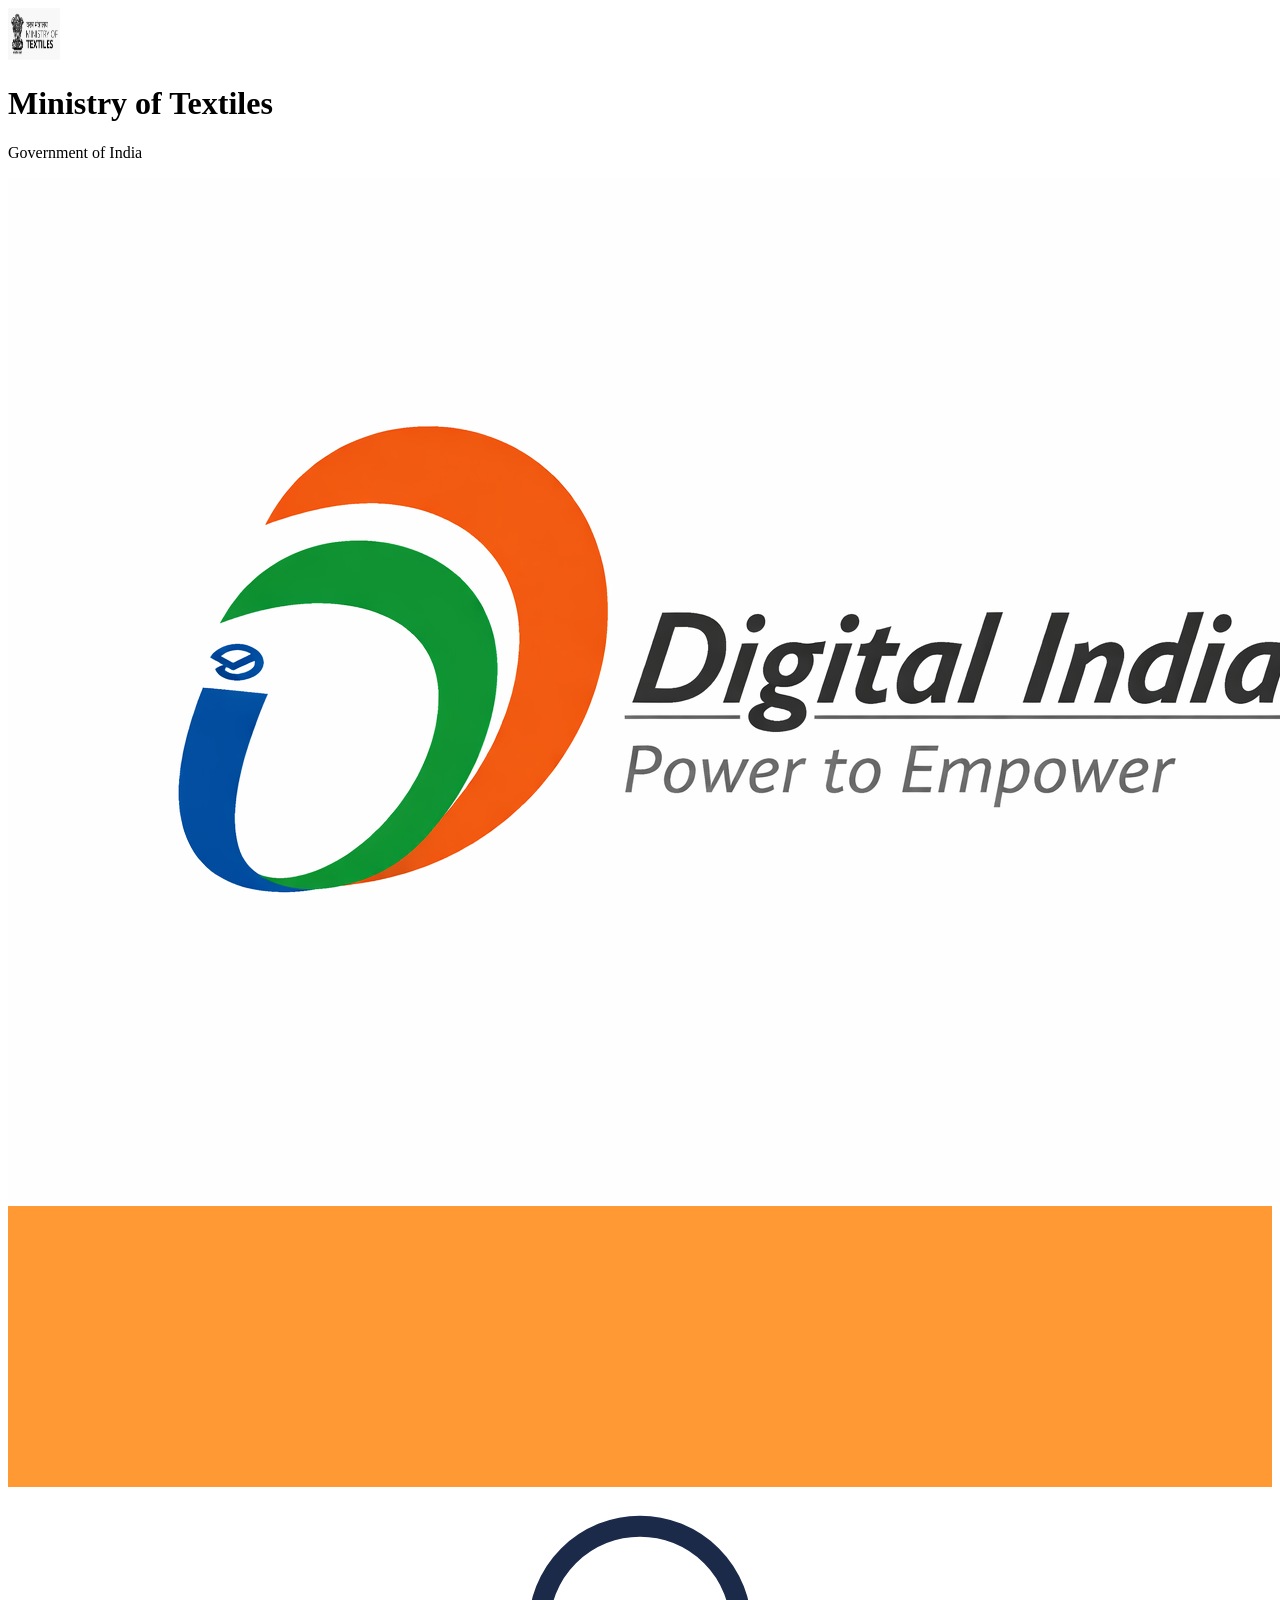
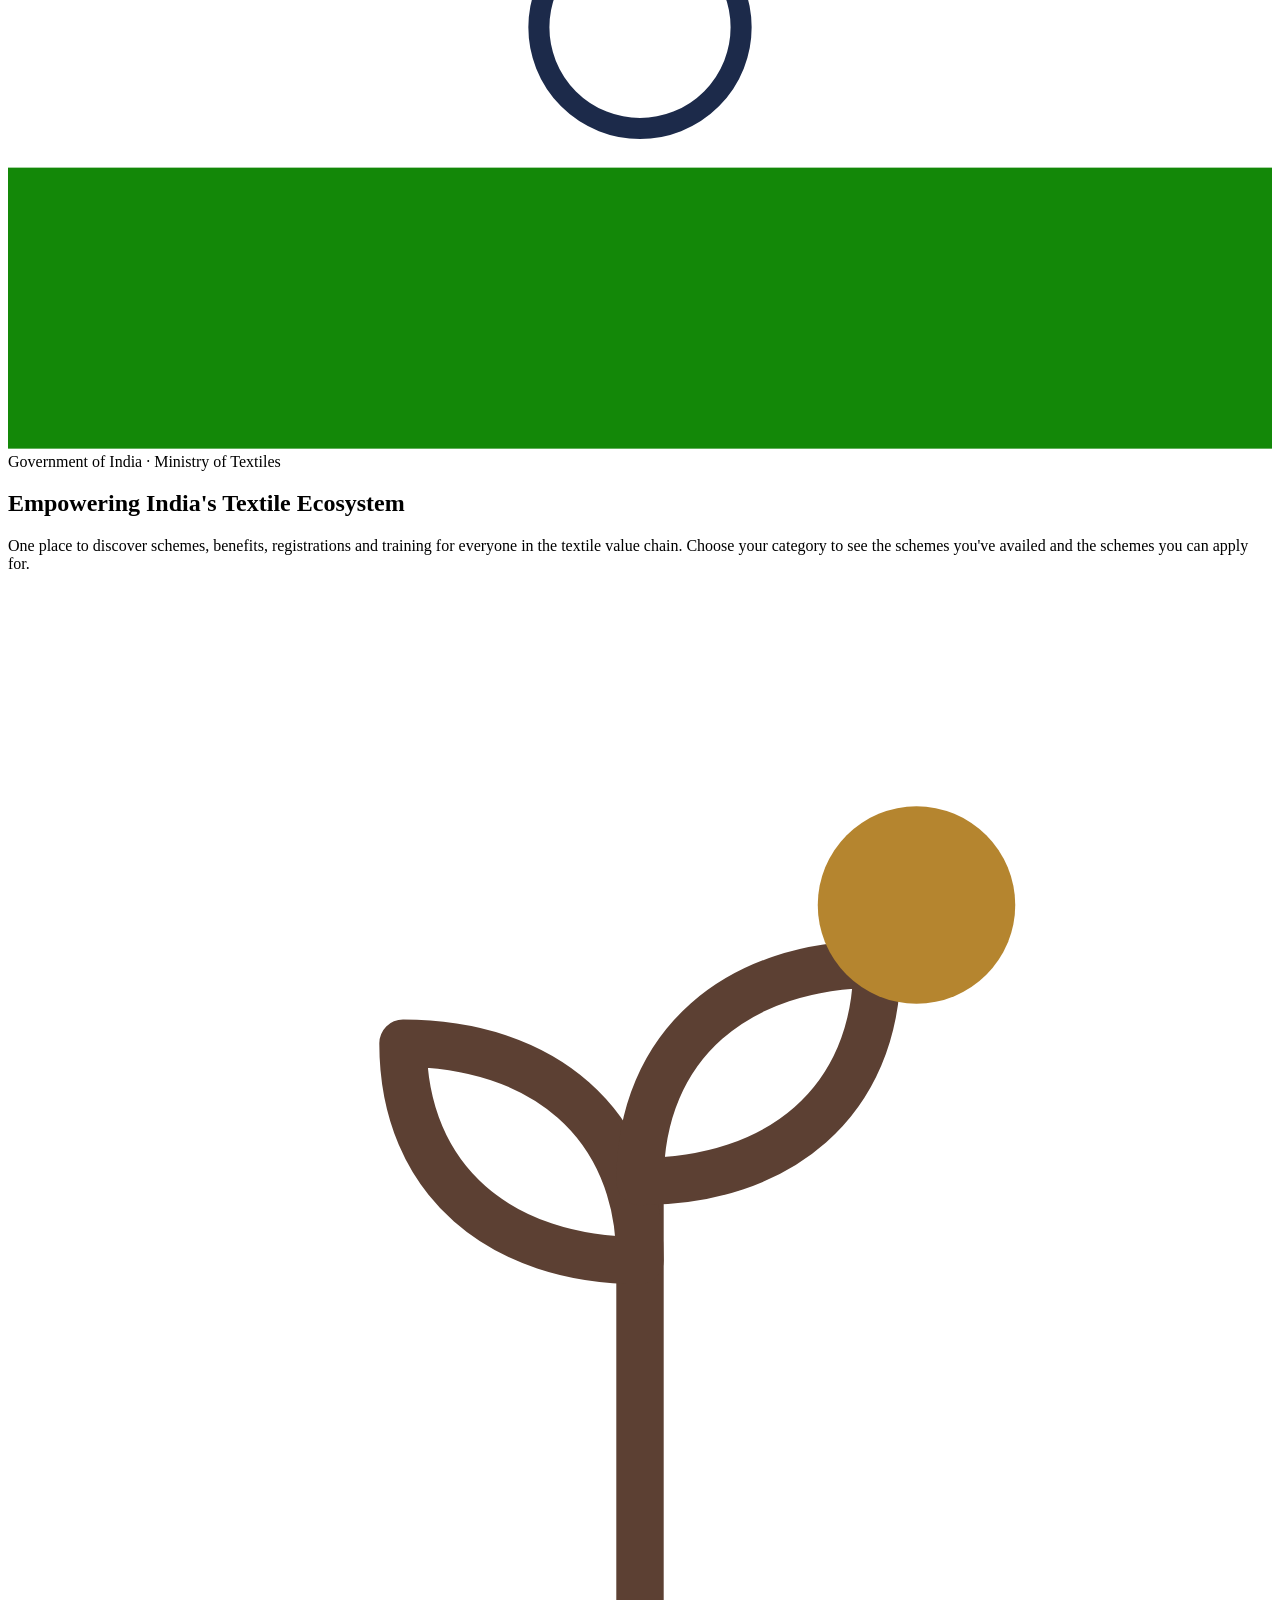
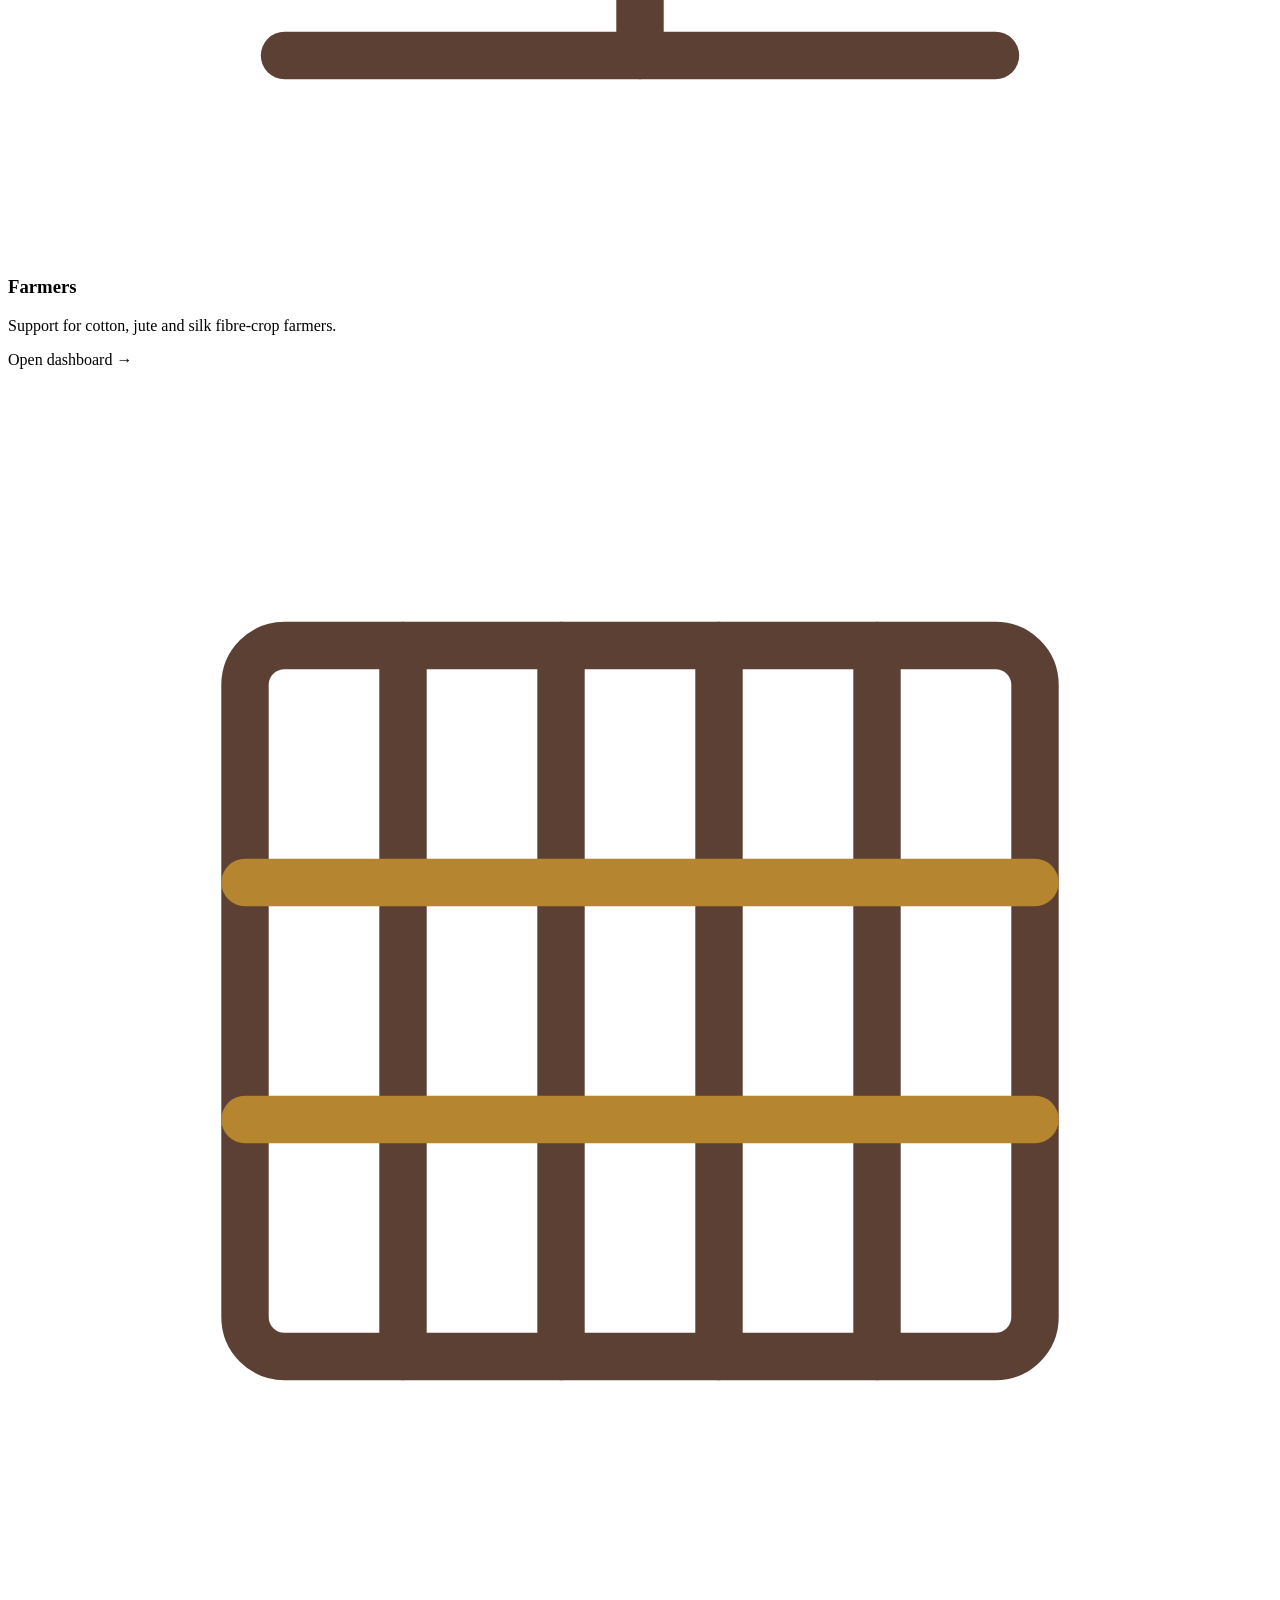
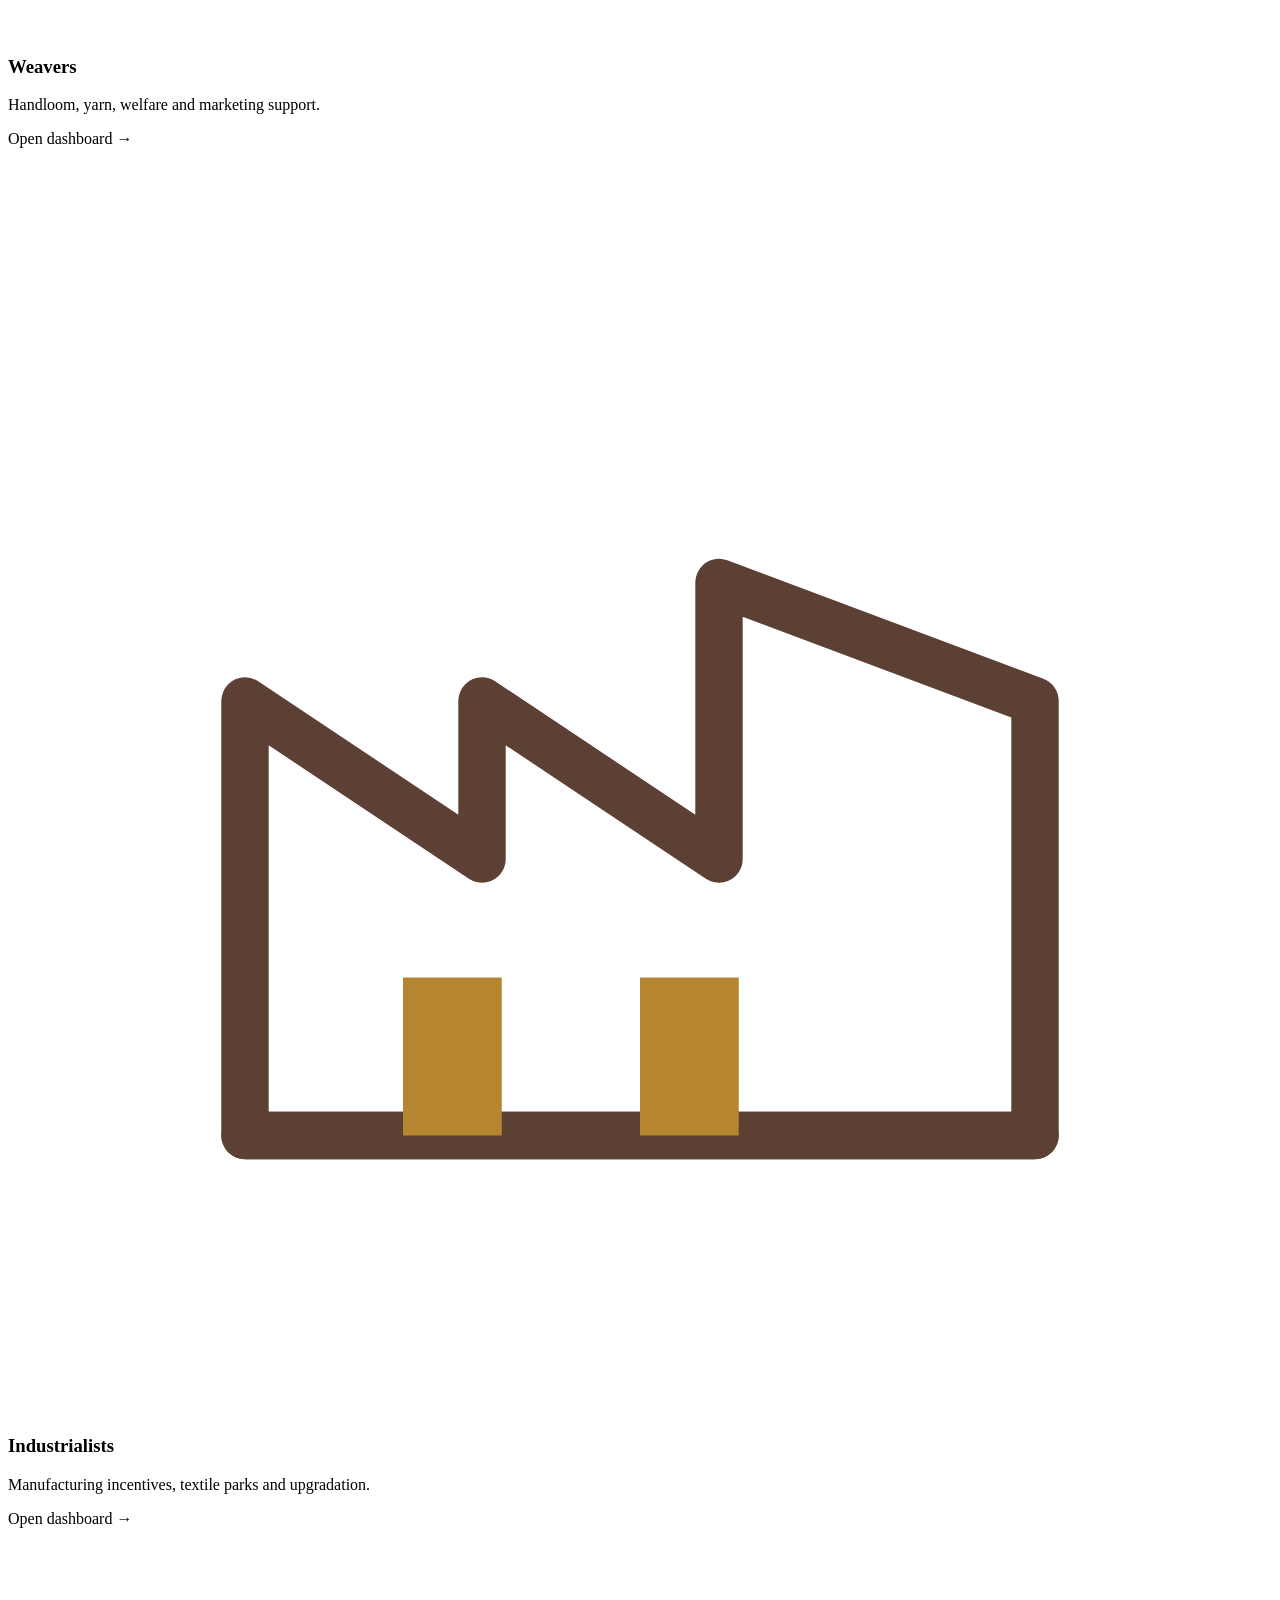
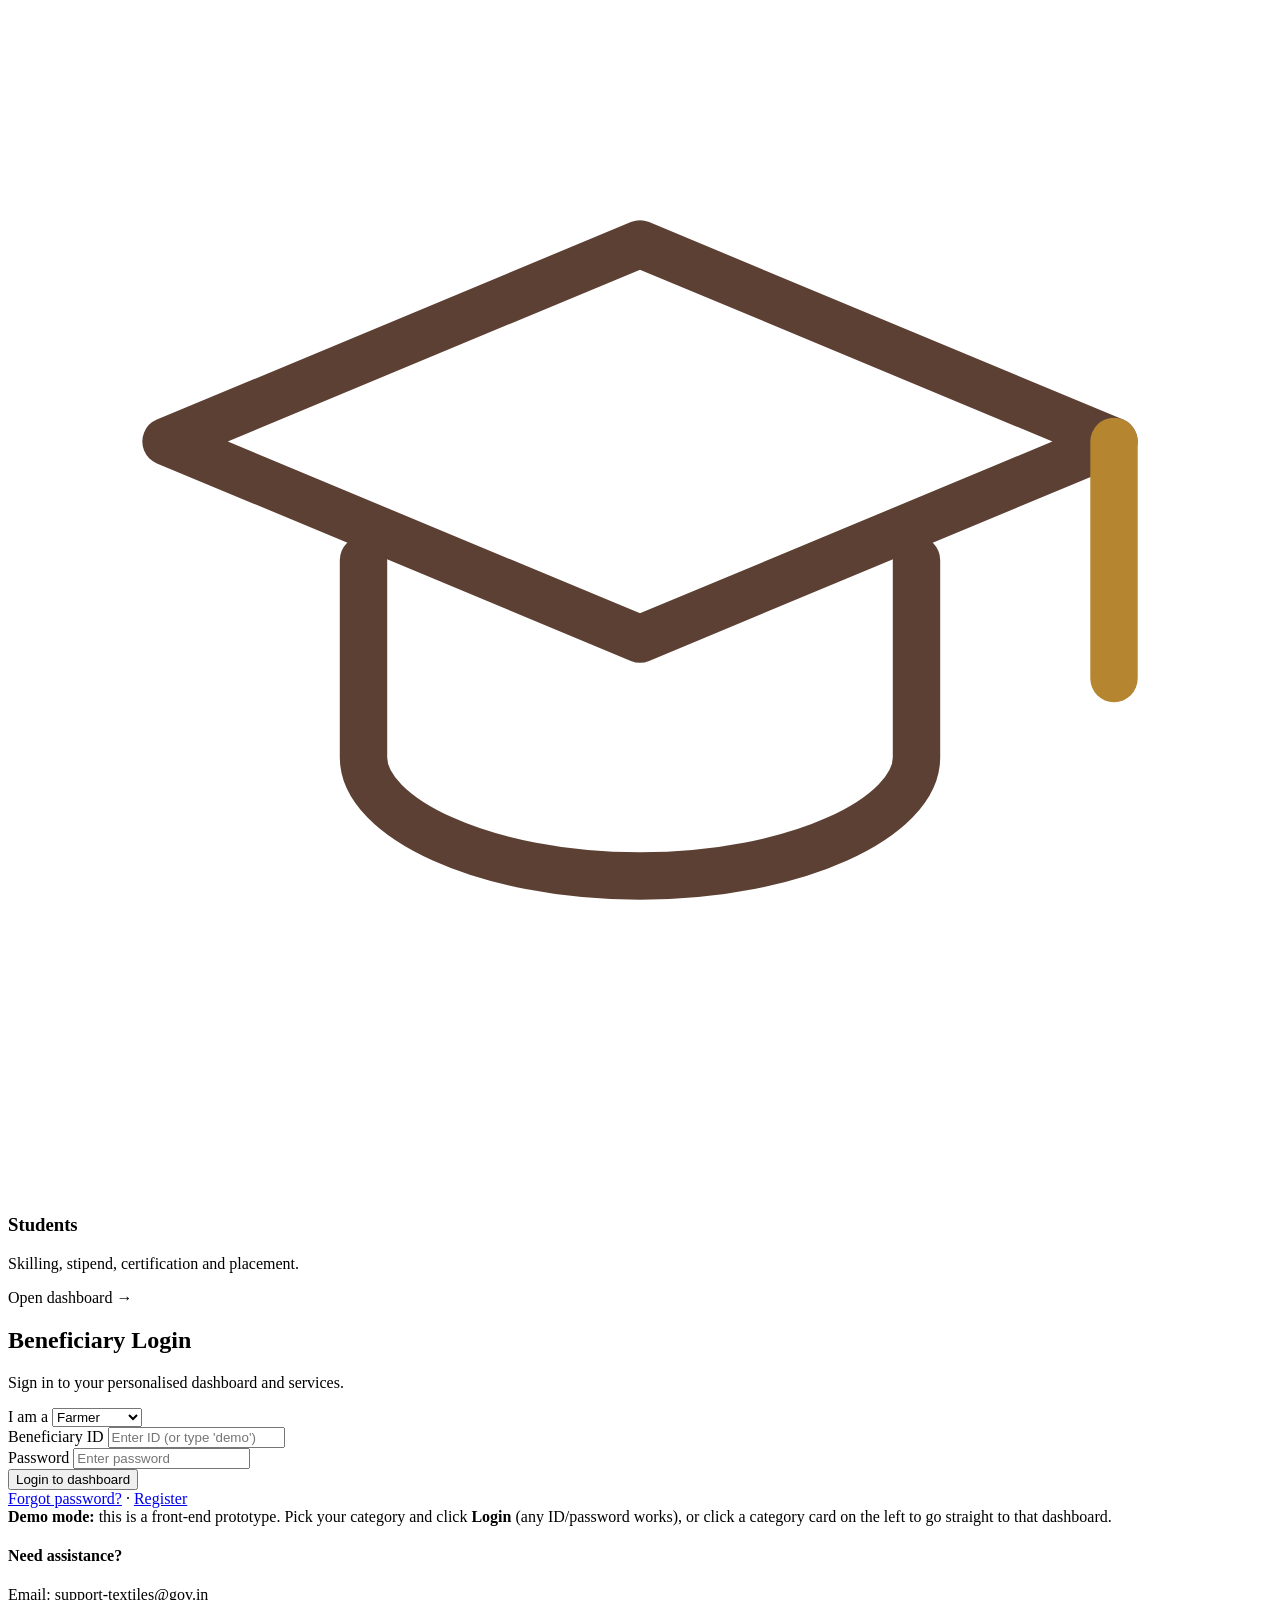
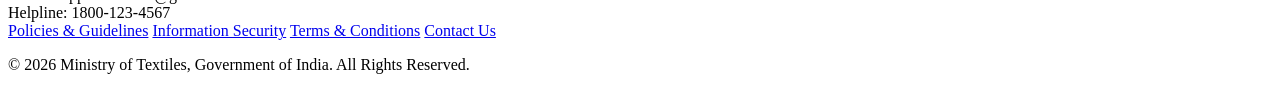
==== index.html @ 590166f0 "Initial commit" ====
<!DOCTYPE html>
<html lang="en">
<head>
<meta charset="UTF-8">
<meta name="viewport" content="width=device-width, initial-scale=1.0">
<title>Ministry of Textiles — Beneficiary Portal</title>
<link rel="stylesheet" href="c:\Users\kumar\OneDrive\Documents\UnifiedTextilePortal\UnifiedTextilePortal\css\styles.css">
</head>
<body>

<!-- Header -->
<header class="top-header">
  <div class="logo-section">
    <div class="brand-mark" data-brand-mark></div>
    <div class="title">
      <h1>Ministry of Textiles</h1>
      <p>Government of India</p>
    </div>
  </div>
  <div class="digital-india">
    <span data-digital-india></span>
  </div>
</header>

<div class="gov-bar">
  <span class="flag-slot" data-flag></span>
  Government of India · Ministry of Textiles
</div>


<!-- Main -->
<main class="container landing">

  <!-- Left: intro + role cards -->
  <section class="left-panel">
    <h2>Empowering India's Textile Ecosystem</h2>
    <p class="lead">One place to discover schemes, benefits, registrations and training for
      everyone in the textile value chain. Choose your category to see the schemes you've
      availed and the schemes you can apply for.</p>

    <div class="card-grid">

      <a class="role-card" tabindex="0" data-goto="farmer" role="button" aria-label="Open Farmers dashboard">
        <div class="role-illus"><span data-role-icon="farmer"></span></div>
        <div class="role-body">
          <h3>Farmers</h3>
          <p>Support for cotton, jute and silk fibre-crop farmers.</p>
          <span class="enter">Open dashboard →</span>
        </div>
      </a>

      <a class="role-card" tabindex="0" data-goto="weaver" role="button" aria-label="Open Weavers dashboard">
        <div class="role-illus"><span data-role-icon="weaver"></span></div>
        <div class="role-body">
          <h3>Weavers</h3>
          <p>Handloom, yarn, welfare and marketing support.</p>
          <span class="enter">Open dashboard →</span>
        </div>
      </a>

      <a class="role-card" tabindex="0" data-goto="industrialist" role="button" aria-label="Open Industrialists dashboard">
        <div class="role-illus"><span data-role-icon="industrialist"></span></div>
        <div class="role-body">
          <h3>Industrialists</h3>
          <p>Manufacturing incentives, textile parks and upgradation.</p>
          <span class="enter">Open dashboard →</span>
        </div>
      </a>

      <a class="role-card" tabindex="0" data-goto="student" role="button" aria-label="Open Students dashboard">
        <div class="role-illus"><span data-role-icon="student"></span></div>
        <div class="role-body">
          <h3>Students</h3>
          <p>Skilling, stipend, certification and placement.</p>
          <span class="enter">Open dashboard →</span>
        </div>
      </a>

    </div>
  </section>

  <!-- Right: login -->
  <aside class="login-panel">
    <h2>Beneficiary Login</h2>
    <p class="sub">Sign in to your personalised dashboard and services.</p>

    <div class="field">
      <label for="roleSelect">I am a</label>
      <select id="roleSelect">
        <option value="farmer">Farmer</option>
        <option value="weaver">Weaver</option>
        <option value="industrialist">Industrialist</option>
        <option value="student">Student</option>
      </select>
    </div>
    <div class="field">
      <label for="beneId">Beneficiary ID</label>
      <input type="text" id="beneId" placeholder="Enter ID (or type 'demo')">
    </div>
    <div class="field">
      <label for="benePass">Password</label>
      <input type="password" id="benePass" placeholder="Enter password">
    </div>

    <button class="btn block" id="loginBtn">Login to dashboard</button>

    <div class="login-links"><a href="#">Forgot password?</a> · <a href="#">Register</a></div>

    <div class="demo-note">
      <b>Demo mode:</b> this is a front-end prototype. Pick your category and click
      <b>Login</b> (any ID/password works), or click a category card on the left to
      go straight to that dashboard.
    </div>

    <div class="help-box">
      <h4>Need assistance?</h4>
      Email: support-textiles@gov.in<br>
      Helpline: 1800-123-4567
    </div>
  </aside>

</main>

<!-- Footer -->
<footer class="footer">
  <div class="footer-links">
    <a href="#">Policies &amp; Guidelines</a>
    <a href="#">Information Security</a>
    <a href="#">Terms &amp; Conditions</a>
    <a href="#">Contact Us</a>
  </div>
  <p>© 2026 Ministry of Textiles, Government of India. All Rights Reserved.</p>
</footer>

<script src="js/data.js"></script>
<script src="js/portal.js"></script>
</body>
</html>
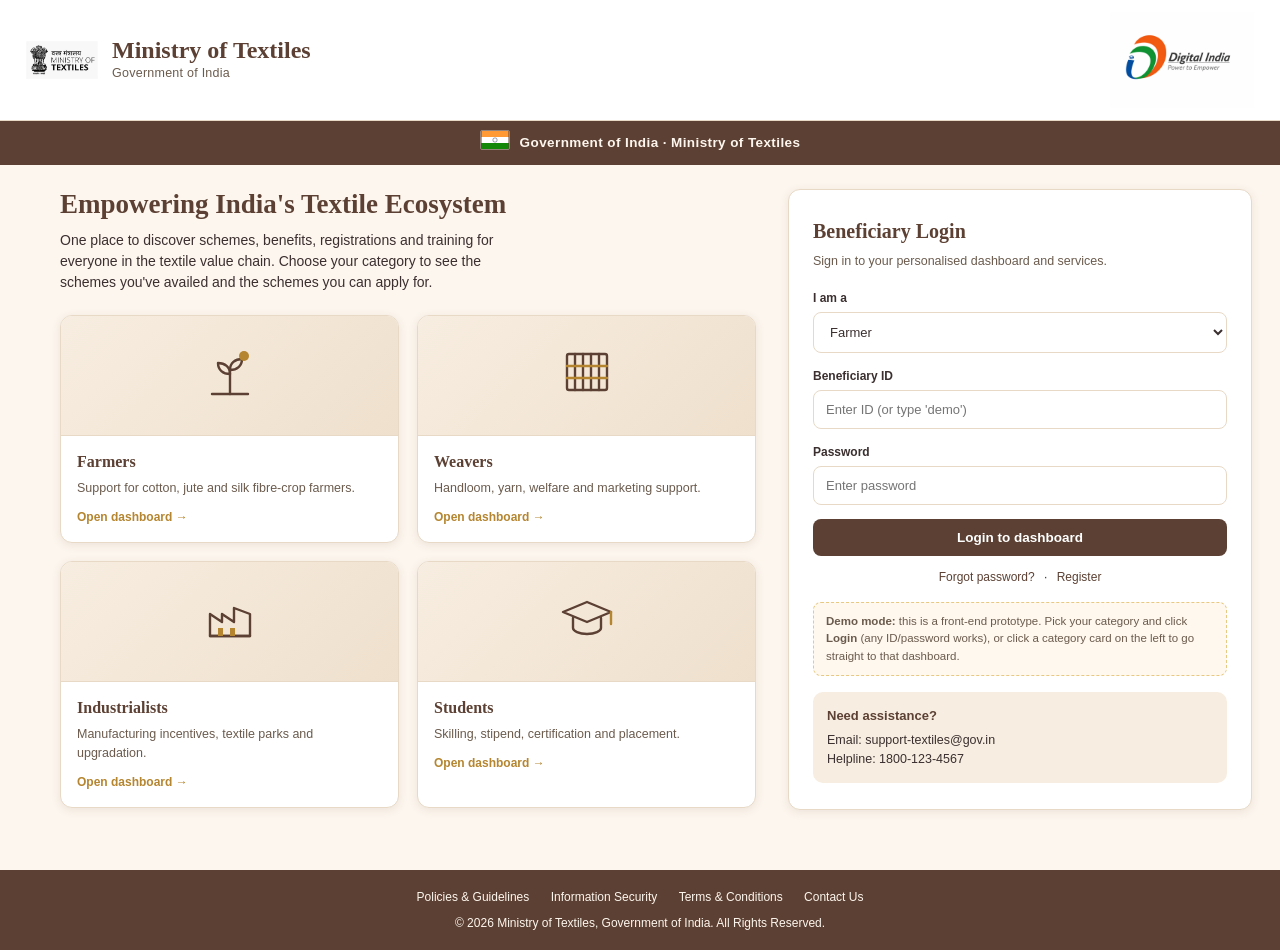
==== commit 6e472d98: "Initial commit" ====
--- a/index.html
+++ b/index.html
@@ -4,7 +4,7 @@
 <meta charset="UTF-8">
 <meta name="viewport" content="width=device-width, initial-scale=1.0">
 <title>Ministry of Textiles — Beneficiary Portal</title>
-<link rel="stylesheet" href="c:\Users\kumar\OneDrive\Documents\UnifiedTextilePortal\UnifiedTextilePortal\css\styles.css">
+<link rel="stylesheet" href="css/styles.css">
 </head>
 <body>
 
--- a/css/styles.css
+++ b/css/styles.css
@@ -0,0 +1,352 @@
+/* =====================================================================
+   UNIFIED TEXTILE PORTAL — SHARED STYLES
+   Palette carried forward from the original beneficiary page:
+   warm cream + brown, elevated with a gold "thread" accent and a
+   serif display face for an official government-document feel.
+   ===================================================================== */
+
+:root{
+  --cream:#fdf6ee;
+  --cream-2:#f7ede0;
+  --panel:#ffffff;
+  --brown:#5c4033;
+  --brown-2:#7b4f3a;
+  --brown-ink:#3b2f2f;
+  --gold:#b5852f;
+  --gold-soft:#e7c983;
+  --green:#2e7d54;
+  --amber:#b9770e;
+  --navy:#1c2a4a;
+  --line:#e7d9c6;
+  --muted:#6b5b4d;
+  --shadow:0 2px 10px rgba(92,64,51,.10);
+  --shadow-lg:0 8px 26px rgba(92,64,51,.16);
+  --radius:12px;
+  --serif:Georgia,"Times New Roman",serif;
+  --sans:"Segoe UI",Roboto,Helvetica,Arial,sans-serif;
+}
+
+*{margin:0;padding:0;box-sizing:border-box;}
+html{scroll-behavior:smooth;}
+body{
+  background:var(--cream);
+  color:var(--brown-ink);
+  font-family:var(--sans);
+  line-height:1.5;
+}
+a{color:var(--brown);}
+img{max-width:100%;display:block;}
+
+/* ---------- HEADER / BRANDING ---------- */
+.top-header{
+  background:#fff;
+  padding:12px 26px;
+  display:flex;
+  justify-content:space-between;
+  align-items:center;
+  gap:16px;
+  border-bottom:1px solid var(--line);
+}
+.logo-section{display:flex;align-items:center;gap:14px;}
+.brand-mark{width:72px;height:72px;flex:0 0 auto;display:flex;align-items:center;justify-content:center}
+.brand-mark img{width:auto;height:100%;object-fit:contain;display:block;margin:0}
+.title{display:flex;flex-direction:column;justify-content:center}
+.title h1{margin:0}
+.title p{margin:0}
+.title h1{font-family:var(--serif);font-size:24px;color:var(--brown);line-height:1.1;}
+.title p{color:var(--muted);font-size:12.5px;letter-spacing:.02em;}
+.digital-india{display:flex;flex-direction:column;align-items:center;gap:6px}
+.digital-india svg{height:34px}
+.digital-india .digital-logo{height:96px;width:auto;display:block}
+
+/* woven "thread" band + government strip */
+.gov-bar{
+  background:var(--brown);
+  color:var(--cream);
+  text-align:center;
+  padding:9px 12px;
+  font-size:13.5px;
+  font-weight:bold;
+  letter-spacing:.03em;
+  display:flex;align-items:center;justify-content:center;gap:10px;
+}
+.gov-bar .flag{height:20px;width:30px;border:1px solid rgba(255,255,255,.35);border-radius:2px;}
+.thread{
+  height:4px;
+  background:repeating-linear-gradient(90deg,var(--gold) 0 10px,var(--gold-soft) 10px 20px);
+}
+
+/* ---------- LAYOUT ---------- */
+.container{max-width:1200px;margin:auto;padding:24px 20px;}
+
+/* ---------- LANDING PAGE ---------- */
+.landing{display:grid;grid-template-columns:60% 40%;gap:32px;}
+.left-panel h2{
+  font-family:var(--serif);
+  font-size:27px;color:var(--brown);margin-bottom:10px;line-height:1.15;
+}
+.left-panel .lead{font-size:14px;color:var(--brown-ink);margin-bottom:22px;max-width:56ch;}
+
+.card-grid{display:grid;grid-template-columns:repeat(2,1fr);gap:18px;}
+.role-card{
+  background:var(--panel);
+  border:1px solid var(--line);
+  border-radius:var(--radius);
+  overflow:hidden;
+  box-shadow:var(--shadow);
+  cursor:pointer;
+  transition:transform .18s ease,box-shadow .18s ease;
+  display:flex;flex-direction:column;
+  text-align:left;
+  color:inherit;text-decoration:none;
+}
+.role-card:hover,.role-card:focus-visible{
+  transform:translateY(-4px);
+  box-shadow:var(--shadow-lg);
+  outline:none;
+}
+.role-card:focus-visible{box-shadow:0 0 0 3px var(--gold-soft),var(--shadow-lg);}
+.role-illus{
+  height:120px;
+  display:flex;align-items:center;justify-content:center;
+  background:linear-gradient(135deg,var(--cream-2),#efe0cd);
+  border-bottom:1px solid var(--line);
+}
+.role-illus svg{width:64px;height:64px;}
+.role-body{padding:14px 16px;}
+.role-body h3{font-family:var(--serif);color:var(--brown);font-size:16px;margin-bottom:5px;}
+.role-body p{font-size:12.5px;color:var(--muted);}
+.role-body .enter{
+  margin-top:10px;font-size:12px;font-weight:bold;color:var(--gold);
+  display:inline-flex;align-items:center;gap:6px;
+}
+
+/* login */
+.login-panel{
+  background:var(--panel);
+  border:1px solid var(--line);
+  border-radius:var(--radius);
+  padding:26px 24px;
+  box-shadow:var(--shadow);
+  height:fit-content;
+}
+.login-panel h2{font-family:var(--serif);color:var(--brown);font-size:20px;margin-bottom:6px;}
+.login-panel .sub{font-size:12.5px;color:var(--muted);margin-bottom:18px;}
+.field{margin-bottom:14px;}
+.field label{display:block;font-size:12px;font-weight:bold;color:var(--brown-ink);margin-bottom:5px;}
+.field input,.field select{
+  width:100%;padding:11px 12px;border:1px solid var(--line);border-radius:8px;
+  font-size:13px;font-family:var(--sans);background:#fff;color:var(--brown-ink);
+}
+.field input:focus,.field select:focus{outline:none;border-color:var(--brown-2);box-shadow:0 0 0 3px rgba(123,79,58,.12);}
+.btn{
+  font-family:var(--sans);font-size:13.5px;font-weight:bold;cursor:pointer;
+  border:none;border-radius:8px;padding:11px 16px;
+  background:var(--brown);color:#fff;transition:background .15s ease;
+}
+.btn:hover{background:var(--brown-2);}
+.btn.block{width:100%;}
+.btn.ghost{background:transparent;color:var(--brown);border:1px solid var(--line);}
+.btn.ghost:hover{background:var(--cream-2);}
+.btn.gold{background:var(--gold);}
+.btn.gold:hover{background:#9c711f;}
+.login-links{margin-top:12px;text-align:center;font-size:12px;}
+.login-links a{text-decoration:none;color:var(--brown);margin:0 6px;}
+.help-box{background:var(--cream-2);padding:14px;margin-top:16px;border-radius:10px;font-size:12.5px;color:var(--brown-ink);}
+.help-box h4{font-size:13px;color:var(--brown);margin-bottom:6px;}
+.demo-note{
+  margin-top:16px;font-size:11.5px;color:var(--muted);
+  background:#fff8ee;border:1px dashed var(--gold-soft);border-radius:8px;padding:10px 12px;
+}
+
+/* ---------- DASHBOARD ---------- */
+.subnav{
+  max-width:1200px;margin:auto;padding:14px 20px 0;
+  display:flex;justify-content:space-between;align-items:center;gap:12px;flex-wrap:wrap;
+}
+.crumb{font-size:12.5px;color:var(--muted);}
+.crumb a{text-decoration:none;color:var(--brown);font-weight:bold;}
+.crumb span{color:var(--brown-ink);}
+
+.provisional{
+  max-width:1200px;margin:14px auto 0;padding:11px 16px;
+  background:#fff8ee;border:1px solid var(--gold-soft);border-radius:10px;
+  font-size:12.5px;color:var(--brown-ink);
+  display:flex;gap:10px;align-items:flex-start;
+}
+.provisional .x{margin-left:auto;cursor:pointer;color:var(--muted);font-weight:bold;background:none;border:none;font-size:15px;line-height:1;}
+
+/* beneficiary banner */
+.bene-banner{
+  background:linear-gradient(120deg,var(--brown),#6f4a36);
+  color:var(--cream);border-radius:var(--radius);
+  padding:22px 24px;display:flex;gap:20px;align-items:center;flex-wrap:wrap;
+  box-shadow:var(--shadow);
+}
+.bene-avatar{
+  width:64px;height:64px;border-radius:50%;flex:0 0 auto;
+  background:rgba(255,255,255,.14);display:flex;align-items:center;justify-content:center;
+}
+.bene-avatar svg{width:38px;height:38px;}
+.bene-id h2{font-family:var(--serif);font-size:22px;margin-bottom:2px;}
+.bene-id .role-tag{
+  display:inline-block;font-size:11px;font-weight:bold;letter-spacing:.05em;text-transform:uppercase;
+  background:var(--gold);color:#3a2a12;padding:3px 10px;border-radius:20px;margin-bottom:6px;
+}
+.bene-facts{display:flex;flex-wrap:wrap;gap:6px 26px;margin-left:auto;}
+.fact{font-size:12.5px;color:#f2e3d1;}
+.fact b{display:block;color:#fff;font-size:13px;}
+
+/* stats */
+.stats{display:grid;grid-template-columns:repeat(4,1fr);gap:16px;margin-top:20px;}
+.stat{
+  background:var(--panel);border:1px solid var(--line);border-radius:var(--radius);
+  padding:16px 18px;box-shadow:var(--shadow);
+}
+.stat .n{font-family:var(--serif);font-size:26px;color:var(--brown);line-height:1;}
+.stat .l{font-size:12px;color:var(--muted);margin-top:6px;}
+.stat.accent{background:linear-gradient(135deg,#fff,#fbf1e2);}
+
+/* section */
+.section{margin-top:30px;}
+.section-head{display:flex;align-items:baseline;gap:12px;margin-bottom:14px;flex-wrap:wrap;}
+.section-head h3{font-family:var(--serif);color:var(--brown);font-size:20px;}
+.section-head .count{
+  font-size:11.5px;font-weight:bold;background:var(--cream-2);color:var(--brown);
+  border:1px solid var(--line);border-radius:20px;padding:2px 10px;
+}
+.section-head .search{margin-left:auto;}
+.section-head .search input{
+  padding:8px 12px;border:1px solid var(--line);border-radius:20px;font-size:12.5px;
+  width:220px;max-width:52vw;background:#fff;
+}
+.section-head .search input:focus{outline:none;border-color:var(--brown-2);}
+
+.scheme-grid{display:grid;grid-template-columns:repeat(auto-fill,minmax(300px,1fr));gap:18px;}
+
+.scheme-card{
+  background:var(--panel);border:1px solid var(--line);border-radius:var(--radius);
+  box-shadow:var(--shadow);overflow:hidden;display:flex;flex-direction:column;
+  transition:transform .16s ease,box-shadow .16s ease;
+}
+.scheme-card:hover{transform:translateY(-3px);box-shadow:var(--shadow-lg);}
+.scheme-top{display:flex;gap:12px;padding:16px 16px 0;}
+.monogram{
+  width:44px;height:44px;border-radius:10px;flex:0 0 auto;
+  display:flex;align-items:center;justify-content:center;
+  color:#fff;font-family:var(--serif);font-weight:bold;font-size:15px;letter-spacing:.02em;
+}
+.scheme-top .who h4{font-size:15px;color:var(--brown-ink);line-height:1.15;}
+.scheme-top .who .full{font-size:11.5px;color:var(--muted);margin-top:2px;}
+.scheme-body{padding:12px 16px 16px;display:flex;flex-direction:column;flex:1;}
+.scheme-body .tagline{font-size:12.5px;color:var(--brown-ink);margin-bottom:12px;}
+
+/* status + progress (availed cards) */
+.badge{
+  display:inline-flex;align-items:center;gap:6px;font-size:11px;font-weight:bold;
+  padding:3px 10px;border-radius:20px;text-transform:uppercase;letter-spacing:.04em;
+}
+.badge::before{content:"";width:7px;height:7px;border-radius:50%;background:currentColor;}
+.badge.active{color:var(--green);background:#e7f4ec;}
+.badge.progress{color:var(--amber);background:#fdf0dd;}
+.badge.sanctioned{color:var(--brown);background:var(--cream-2);}
+
+.kv{font-size:12.5px;margin:4px 0;color:var(--brown-ink);}
+.kv b{color:var(--muted);font-weight:bold;}
+.progress-wrap{margin:12px 0 6px;}
+.progress-label{display:flex;justify-content:space-between;font-size:11.5px;color:var(--muted);margin-bottom:5px;}
+.bar{height:8px;background:var(--cream-2);border-radius:20px;overflow:hidden;}
+.bar > i{display:block;height:100%;background:linear-gradient(90deg,var(--gold),var(--gold-soft));border-radius:20px;}
+.next{
+  margin-top:10px;font-size:12px;color:var(--brown-ink);
+  background:var(--cream-2);border-left:3px solid var(--gold);border-radius:0 8px 8px 0;padding:8px 10px;
+}
+
+/* benefits list on available cards */
+.mini-benefits{list-style:none;margin:2px 0 12px;}
+.mini-benefits li{font-size:12.5px;color:var(--brown-ink);padding-left:18px;position:relative;margin-bottom:5px;}
+.mini-benefits li::before{content:"✦";position:absolute;left:0;color:var(--gold);font-size:11px;top:1px;}
+
+.card-actions{margin-top:auto;display:flex;gap:8px;padding-top:6px;}
+.card-actions .btn{flex:1;font-size:12.5px;padding:10px 12px;}
+
+.empty{
+  background:var(--panel);border:1px dashed var(--line);border-radius:var(--radius);
+  padding:26px;text-align:center;color:var(--muted);font-size:13px;
+}
+
+/* ---------- MODAL ---------- */
+.modal-overlay{
+  position:fixed;inset:0;background:rgba(43,30,22,.55);
+  display:none;align-items:flex-start;justify-content:center;
+  padding:40px 16px;z-index:60;overflow-y:auto;
+}
+.modal-overlay.open{display:flex;}
+.modal{
+  background:var(--panel);width:100%;max-width:640px;border-radius:14px;
+  box-shadow:var(--shadow-lg);overflow:hidden;animation:pop .18s ease;
+}
+@keyframes pop{from{transform:translateY(8px);opacity:0;}to{transform:translateY(0);opacity:1;}}
+.modal-head{
+  background:linear-gradient(120deg,var(--brown),#6f4a36);color:var(--cream);
+  padding:18px 22px;display:flex;gap:14px;align-items:center;
+}
+.modal-head .monogram{box-shadow:0 0 0 2px rgba(255,255,255,.25);}
+.modal-head h3{font-family:var(--serif);font-size:19px;}
+.modal-head .full{font-size:12px;color:#f0e1cf;margin-top:2px;}
+.modal-head .close{margin-left:auto;background:none;border:none;color:#fff;font-size:22px;cursor:pointer;line-height:1;}
+.modal-body{padding:20px 22px;max-height:60vh;overflow-y:auto;}
+.meta-row{display:flex;flex-wrap:wrap;gap:8px 20px;margin-bottom:16px;font-size:12.5px;color:var(--muted);}
+.meta-row b{color:var(--brown-ink);}
+.modal-body h5{
+  font-family:var(--serif);font-size:14.5px;color:var(--brown);margin:16px 0 8px;
+  border-bottom:1px solid var(--line);padding-bottom:5px;
+}
+.modal-body ul{list-style:none;}
+.modal-body ul li{font-size:13px;padding-left:20px;position:relative;margin-bottom:6px;color:var(--brown-ink);}
+.modal-body ul.check li::before{content:"✓";position:absolute;left:0;color:var(--green);font-weight:bold;}
+.modal-body ul.doc li::before{content:"▸";position:absolute;left:0;color:var(--gold);}
+.modal-body ol{margin-left:18px;}
+.modal-body ol li{font-size:13px;margin-bottom:6px;color:var(--brown-ink);}
+.apply-form{margin-top:18px;background:var(--cream-2);border-radius:10px;padding:16px;}
+.apply-form h5{margin-top:0;border:none;}
+.apply-form .row{display:grid;grid-template-columns:1fr 1fr;gap:12px;}
+.apply-form .field{margin-bottom:12px;}
+.modal-foot{padding:14px 22px;border-top:1px solid var(--line);display:flex;gap:10px;justify-content:flex-end;}
+
+/* toast */
+.toast{
+  position:fixed;left:50%;bottom:26px;transform:translateX(-50%) translateY(20px);
+  background:var(--green);color:#fff;padding:13px 20px;border-radius:10px;
+  font-size:13.5px;font-weight:bold;box-shadow:var(--shadow-lg);
+  opacity:0;pointer-events:none;transition:.25s ease;z-index:80;max-width:90vw;
+}
+.toast.show{opacity:1;transform:translateX(-50%) translateY(0);}
+
+/* ---------- FOOTER ---------- */
+.footer{background:var(--brown);color:var(--cream);text-align:center;padding:18px 16px;margin-top:36px;font-size:12px;}
+.footer-links{margin-bottom:8px;}
+.footer-links a{color:var(--cream);text-decoration:none;margin:0 9px;font-size:12px;}
+.footer-links a:hover{color:var(--gold-soft);}
+
+/* ---------- RESPONSIVE ---------- */
+@media(max-width:992px){
+  .landing{grid-template-columns:1fr;}
+  .login-panel{order:-1;}
+  .stats{grid-template-columns:repeat(2,1fr);}
+  .bene-facts{margin-left:0;width:100%;}
+}
+@media(max-width:560px){
+  .card-grid{grid-template-columns:1fr;}
+  .stats{grid-template-columns:1fr 1fr;}
+  .title h1{font-size:20px;}
+  .top-header{padding:12px 16px;}
+  .apply-form .row{grid-template-columns:1fr;}
+  .section-head .search{margin-left:0;width:100%;}
+  .section-head .search input{width:100%;max-width:none;}
+}
+
+/* accessibility */
+@media(prefers-reduced-motion:reduce){
+  *{animation:none!important;transition:none!important;scroll-behavior:auto!important;}
+}
